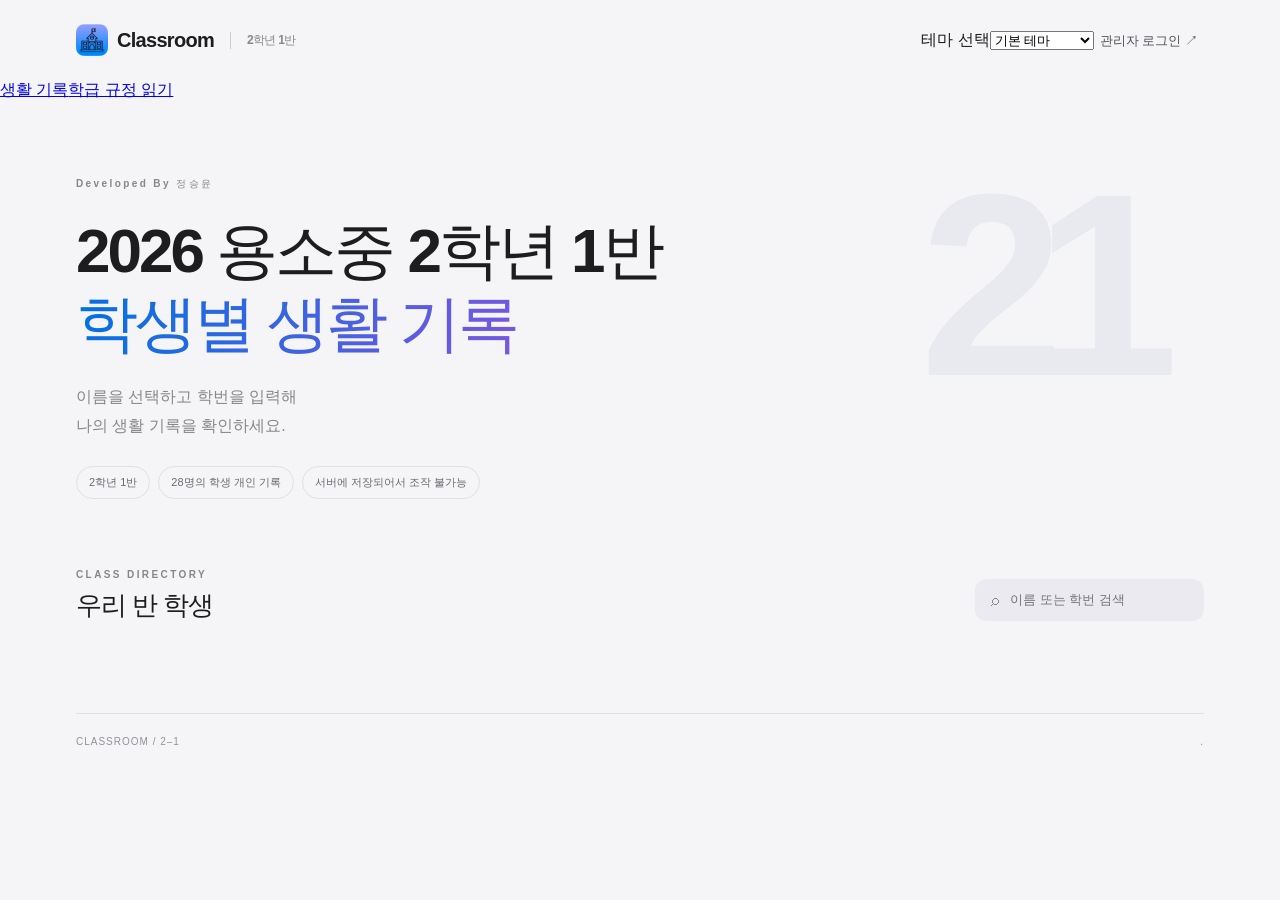
==== public/index.html @ 973bdeb5 "V1.3.0 (앱 아이콘 추)" ====
<!doctype html>
<html lang="ko"><head><meta charset="UTF-8"><meta name="viewport" content="width=device-width,initial-scale=1"><title>Classroom · 2학년 1반</title><meta name="robots" content="noindex,nofollow"><link rel="icon" href="assets/classroom-logo.png" type="image/png"><link rel="apple-touch-icon" href="assets/classroom-logo.png"><link rel="stylesheet" href="style.css"><link rel="stylesheet" href="rules.css"><script defer src="config.js"></script><link rel="stylesheet" href="theme.css"><script defer src="theme.js"></script><script defer src="app.js"></script></head>
<body><header><a class="brand" href="index.html"><img class="brand-logo" src="assets/classroom-logo.png" alt="" width="32" height="32">Classroom <span>2학년 1반</span></a><div class="header-actions"><label class="theme-control"><span class="sr-only">테마 선택</span><select id="theme-select" aria-label="테마 선택"><option value="default">기본 테마</option><option value="chiikawa">치이카와 초원</option></select></label><button id="admin">관리자 로그인 ↗</button></div></header><nav class="page-tabs" aria-label="メ인 메뉴"><a href="index.html" aria-current="page">생활 기록</a><a href="rules.html">학급 규정 읽기</a></nav><main><section class="hero"><div class="eyebrow">Developed By 정승윤</div><h1>2026 용소중 2학년 1반<br><span>학생별 생활 기록</span></h1><p>이름을 선택하고 학번을 입력해<br>나의 생활 기록을 확인하세요.</p><div class="pills"><span>2학년 1반</span><span>28명의 학생 개인 기록</span><span id="mode">서버에 저장되어서 조작 불가능</span></div></section><section class="directory"><div class="section-title"><div><div class="eyebrow">CLASS DIRECTORY</div><h2>우리 반 학생</h2></div><label class="search">⌕ <input id="search" placeholder="이름 또는 학번 검색" aria-label="학생 검색"></label></div><div id="students" class="grid"></div><p id="empty" hidden>검색 결과가 없습니다.</p></section><footer>CLASSROOM / 2–1 <span>.</span></footer></main><dialog id="modal"><button id="close" class="close" aria-label="닫기">×</button><div id="modal-content"></div></dialog><div id="toast" role="status"></div></body></html>
---- public/style.css ----
:root{font-family:-apple-system,BlinkMacSystemFont,"Apple SD Gothic Neo","Noto Sans KR",sans-serif;color:#1d1d1f;background:#f5f5f7;font-synthesis:none}*{box-sizing:border-box}body{margin:0}button,input{font:inherit}button{cursor:pointer;border:0}header{height:80px;max-width:1200px;margin:auto;display:flex;align-items:center;justify-content:space-between;padding:0 36px}.brand{font-weight:750;font-size:20px;text-decoration:none;color:inherit;letter-spacing:-.7px}.brand span{font-size:12px;color:#86868b;border-left:1px solid #ccc;margin-left:16px;padding-left:16px}header button{background:transparent;font-size:13px;color:#515158}main{max-width:1200px;margin:auto;padding:0 36px}.hero{padding:76px 0 70px;position:relative}.hero:after{content:'21';position:absolute;right:55px;top:35px;font-size:260px;font-weight:800;letter-spacing:-30px;color:#e8eaf0;z-index:-1}.eyebrow{font-size:10px;font-weight:750;letter-spacing:2.4px;color:#86868b}h1{font-size:clamp(36px,5vw,62px);line-height:1.18;letter-spacing:-3px;margin:23px 0}h1 span{background:linear-gradient(110deg,#0071e3,#7956df);color:transparent;background-clip:text}.hero p{color:#86868b;line-height:1.8;font-size:16px}.pills{display:flex;gap:8px;margin-top:25px}.pills span{padding:8px 12px;border:1px solid #dfdfe5;border-radius:30px;font-size:11px;color:#68686e}.section-title{display:flex;align-items:center;justify-content:space-between;margin-bottom:26px}h2{font-size:26px;letter-spacing:-1px;margin:8px 0}.search{display:flex;gap:9px;align-items:center;background:#eaeaf0;border-radius:12px;padding:12px 16px;color:#86868b}.search input{border:0;background:none;outline:none;width:180px;font-size:13px}.grid{display:grid;grid-template-columns:repeat(4,1fr);gap:14px}.student{background:white;border:1px solid #e9e9ee;padding:22px;border-radius:20px;display:flex;gap:14px;align-items:center;text-align:left;box-shadow:0 4px 15px #17172a03;transition:transform .2s,box-shadow .2s}.student:hover{transform:translateY(-4px);box-shadow:0 10px 28px #17172a0c}.avatar{width:45px;height:45px;display:grid;place-items:center;border-radius:15px;background:#edf3fc;color:#4678ae;font-size:14px;font-weight:700}.student:nth-child(3n) .avatar{background:#f0edfb;color:#8b73b9}.student:nth-child(3n + 2) .avatar{background:#eaf5f0;color:#568c79}.student strong{display:block;font-size:15px;margin-bottom:5px}.student small{color:#96969d;font-size:11px}.arrow{margin-left:auto;color:#b7b7c0}footer{display:flex;justify-content:space-between;margin:56px 0 30px;padding-top:22px;border-top:1px solid #dfdfe5;font-size:10px;letter-spacing:1px;color:#929299}dialog{border:1px solid #e8e8ed;border-radius:28px;padding:38px;width:480px;max-width:calc(100% - 28px);box-shadow:0 30px 100px #0002;color:#1d1d1f}dialog::backdrop{background:#14142a60;backdrop-filter:blur(9px)}.close{position:absolute;right:16px;top:14px;border-radius:50%;background:#f0f0f4;width:30px;height:30px;color:#85858a;font-size:23px}.modal-icon{font-size:26px;margin-bottom:20px}.muted{font-size:13px;color:#86868b;line-height:1.7}form label{display:block;font-size:12px;margin:22px 0 8px}input.field{width:100%;padding:14px;border:1px solid #d9d9e1;border-radius:12px;outline:none}input:focus-visible,button:focus-visible{outline:3px solid #0071e350;outline-offset:3px}.primary{background:#0071e3;color:white;border-radius:12px;width:100%;padding:14px;margin-top:16px;font-weight:600}.error{color:#c62828;min-height:16px;font-size:12px}.stats{display:flex;align-items:center;gap:25px;background:#f5f5f7;padding:22px;border-radius:20px;margin:24px 0}.ring{width:100px;height:100px;border:8px solid #dceaff;border-top-color:#0071e3;border-radius:50%;display:grid;place-content:center;text-align:center;flex-shrink:0}.ring b{font-size:32px;letter-spacing:-2px}.ring small{font-size:10px;color:#86868b}.bars{height:95px;display:flex;align-items:end;gap:10px;padding-bottom:22px;margin-top:25px}.bar{flex:1;background:#0071e3;border-radius:5px 5px 0 0;position:relative;min-height:3px}.bar span{position:absolute;top:calc(100% + 7px);font-size:9px;color:#86868b;width:100%;text-align:center}.history{max-height:180px;overflow:auto;margin:16px 0;padding:0;list-style:none}.history li{border-bottom:1px solid #eee;padding:12px 0;display:flex;justify-content:space-between;font-size:12px;gap:12px}.history time{color:#86868b;white-space:nowrap}.actions{display:flex;gap:10px}.actions button{padding:12px;border-radius:10px;background:#f0f0f4;flex:1}.actions .primary{background:#0071e3;margin:0;color:white}.admin-banner{padding:12px;background:#e8f1ff;border-radius:12px;color:#0071e3;font-size:12px;margin-top:16px}#toast{position:fixed;bottom:25px;left:50%;transform:translateX(-50%);padding:13px 23px;background:#25252bed;color:white;border-radius:13px;font-size:13px;opacity:0;pointer-events:none;transition:opacity .2s}#toast.visible{opacity:1}@media(max-width:850px){.grid{grid-template-columns:repeat(3,1fr)}.hero:after{right:20px;font-size:200px;top:75px}}@media(max-width:600px){header,main{padding-left:20px;padding-right:20px}.brand span{display:none}.hero{padding:50px 0}.hero:after{display:none}.grid{grid-template-columns:repeat(2,1fr);gap:10px}.student{padding:16px 12px;gap:9px;border-radius:16px}.avatar{width:34px;height:38px;font-size:11px}.student strong{font-size:13px}.section-title{align-items:start;gap:15px;flex-direction:column}.search{width:100%}.search input{width:100%}footer span{display:none}dialog{padding:32px 24px}.pills{gap:5px}.pills span{font-size:10px;padding:7px 9px}}@media(prefers-reduced-motion:reduce){*{transition:none!important}}
.sync-row{display:flex;align-items:center;justify-content:space-between;gap:12px;margin:18px 0}.quiet{background:#f0f0f4;border-radius:9px;padding:9px;font-size:11px;color:#0071e3;white-space:nowrap}button:disabled,input:disabled{opacity:.5;cursor:wait}

/* 제공된 학교 로고: 모든 테마 공통 */
.brand{display:inline-flex;align-items:center;gap:9px;flex-shrink:0}.brand-logo{display:block;width:32px;height:32px;object-fit:contain;flex-shrink:0}.brand span{margin-left:7px}@media(max-width:600px){.brand{font-size:17px;gap:7px}.brand-logo{width:28px;height:28px}}
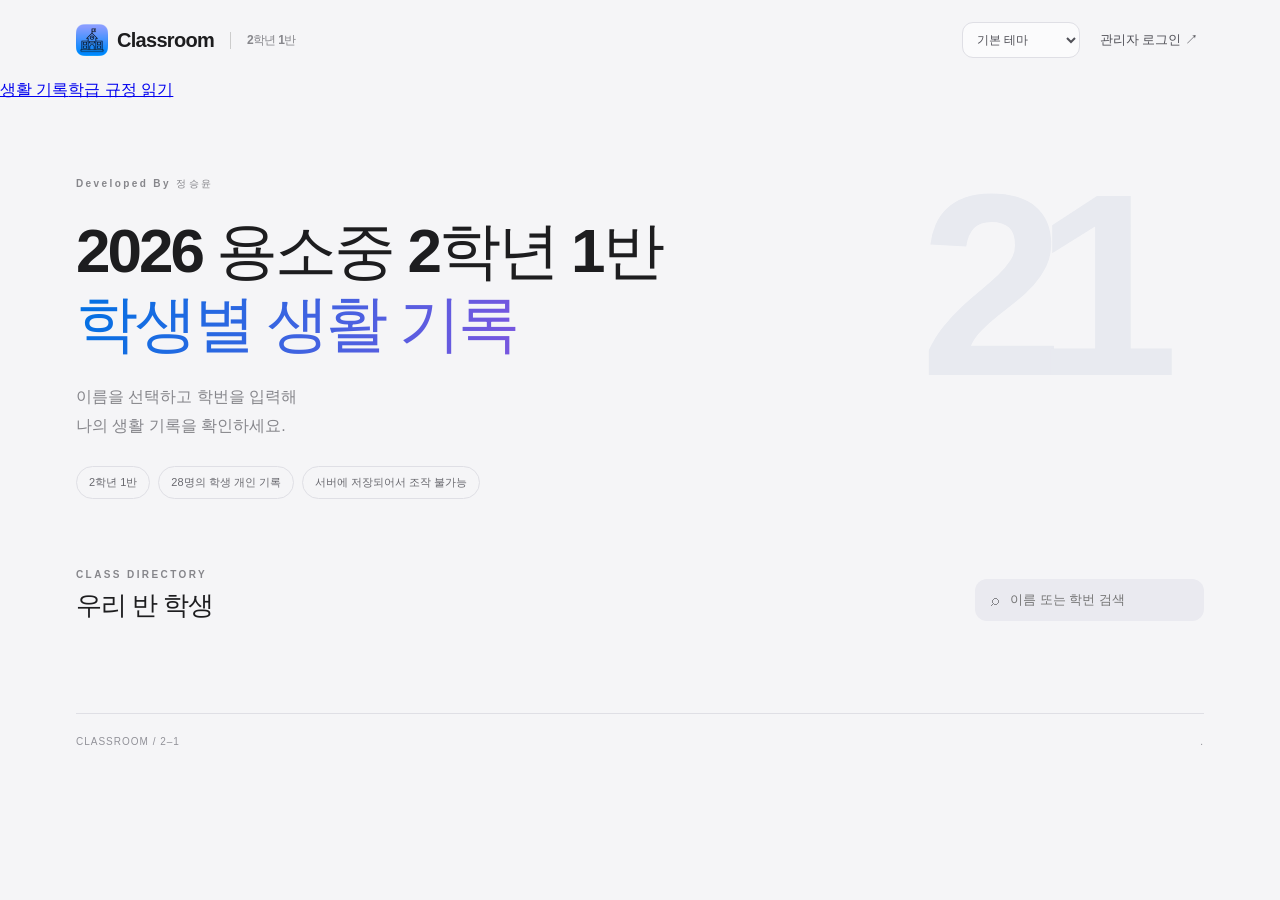
==== commit 9e3ad710: "V1.4.0 (짱구 테마 추가)" ====
--- a/public/index.html
+++ b/public/index.html
@@ -1,3 +1,3 @@
 <!doctype html>
 <html lang="ko"><head><meta charset="UTF-8"><meta name="viewport" content="width=device-width,initial-scale=1"><title>Classroom · 2학년 1반</title><meta name="robots" content="noindex,nofollow"><link rel="icon" href="assets/classroom-logo.png" type="image/png"><link rel="apple-touch-icon" href="assets/classroom-logo.png"><link rel="stylesheet" href="style.css"><link rel="stylesheet" href="rules.css"><script defer src="config.js"></script><link rel="stylesheet" href="theme.css"><script defer src="theme.js"></script><script defer src="app.js"></script></head>
-<body><header><a class="brand" href="index.html"><img class="brand-logo" src="assets/classroom-logo.png" alt="" width="32" height="32">Classroom <span>2학년 1반</span></a><div class="header-actions"><label class="theme-control"><span class="sr-only">테마 선택</span><select id="theme-select" aria-label="테마 선택"><option value="default">기본 테마</option><option value="chiikawa">치이카와 초원</option></select></label><button id="admin">관리자 로그인 ↗</button></div></header><nav class="page-tabs" aria-label="メ인 메뉴"><a href="index.html" aria-current="page">생활 기록</a><a href="rules.html">학급 규정 읽기</a></nav><main><section class="hero"><div class="eyebrow">Developed By 정승윤</div><h1>2026 용소중 2학년 1반<br><span>학생별 생활 기록</span></h1><p>이름을 선택하고 학번을 입력해<br>나의 생활 기록을 확인하세요.</p><div class="pills"><span>2학년 1반</span><span>28명의 학생 개인 기록</span><span id="mode">서버에 저장되어서 조작 불가능</span></div></section><section class="directory"><div class="section-title"><div><div class="eyebrow">CLASS DIRECTORY</div><h2>우리 반 학생</h2></div><label class="search">⌕ <input id="search" placeholder="이름 또는 학번 검색" aria-label="학생 검색"></label></div><div id="students" class="grid"></div><p id="empty" hidden>검색 결과가 없습니다.</p></section><footer>CLASSROOM / 2–1 <span>.</span></footer></main><dialog id="modal"><button id="close" class="close" aria-label="닫기">×</button><div id="modal-content"></div></dialog><div id="toast" role="status"></div></body></html>
+<body><header><a class="brand" href="index.html"><img class="brand-logo" src="assets/classroom-logo.png" alt="" width="32" height="32">Classroom <span>2학년 1반</span></a><div class="header-actions"><label class="theme-control"><span class="sr-only">테마 선택</span><select id="theme-select" aria-label="테마 선택"><option value="default">기본 테마</option><option value="chiikawa">치이카와 초원</option><option value="shinchan">짱구 언덕</option></select></label><button id="admin">관리자 로그인 ↗</button></div></header><nav class="page-tabs" aria-label="メ인 메뉴"><a href="index.html" aria-current="page">생활 기록</a><a href="rules.html">학급 규정 읽기</a></nav><main><section class="hero"><div class="eyebrow">Developed By 정승윤</div><h1>2026 용소중 2학년 1반<br><span>학생별 생활 기록</span></h1><p>이름을 선택하고 학번을 입력해<br>나의 생활 기록을 확인하세요.</p><div class="pills"><span>2학년 1반</span><span>28명의 학생 개인 기록</span><span id="mode">서버에 저장되어서 조작 불가능</span></div></section><section class="directory"><div class="section-title"><div><div class="eyebrow">CLASS DIRECTORY</div><h2>우리 반 학생</h2></div><label class="search">⌕ <input id="search" placeholder="이름 또는 학번 검색" aria-label="학생 검색"></label></div><div id="students" class="grid"></div><p id="empty" hidden>검색 결과가 없습니다.</p></section><footer>CLASSROOM / 2–1 <span>.</span></footer></main><dialog id="modal"><button id="close" class="close" aria-label="닫기">×</button><div id="modal-content"></div></dialog><div id="toast" role="status"></div></body></html>
--- a/public/theme.css
+++ b/public/theme.css
@@ -0,0 +1,4 @@
+.header-actions{display:flex;align-items:center;gap:14px}.theme-control{display:flex;align-items:center}.theme-control select{font:inherit;font-size:12px;color:#515158;background:#ffffffa6;border:1px solid #dfdfe5;border-radius:11px;padding:9px 10px;max-width:142px;cursor:pointer}.theme-control select:focus-visible{outline:3px solid #0071e350;outline-offset:3px}.sr-only{position:absolute;width:1px;height:1px;padding:0;margin:-1px;overflow:hidden;clip:rect(0,0,0,0);white-space:nowrap;border:0}.avatar{flex-shrink:0;position:relative}.avatar-character{display:none;position:absolute;inset:0}.avatar-character svg{display:block;width:100%;height:100%;overflow:hidden}html:is([data-theme="chiikawa"],[data-theme="shinchan"]){background:#b6d8b4}html:is([data-theme="chiikawa"],[data-theme="shinchan"]) body{isolation:isolate;background:transparent;min-height:100vh}html:is([data-theme="chiikawa"],[data-theme="shinchan"]) body::before{content:"";position:fixed;inset:0;z-index:-1;pointer-events:none;background:linear-gradient(#ffffff15,#ffffff35),url('assets/chiikawa-background.png') center center / cover no-repeat}html:is([data-theme="chiikawa"],[data-theme="shinchan"]) header{background:#fffffff0;border-radius:0 0 22px 22px;box-shadow:0 4px 22px #396a4310}html:is([data-theme="chiikawa"],[data-theme="shinchan"]) .page-tabs{background:#eff6e8e6;border-color:#ffffffb3;backdrop-filter:blur(12px)}html:is([data-theme="chiikawa"],[data-theme="shinchan"]) .page-tabs a[aria-current="page"]{color:#376848}html:is([data-theme="chiikawa"],[data-theme="shinchan"]) .hero,html:is([data-theme="chiikawa"],[data-theme="shinchan"]) .rules-hero{margin-top:28px;padding:36px;border:1px solid #ffffffc4;border-radius:28px;background:linear-gradient(120deg,#ffffffee,#ffffffb8);box-shadow:0 12px 35px #385d3c0a;backdrop-filter:blur(6px)}html:is([data-theme="chiikawa"],[data-theme="shinchan"]) .hero:after{display:none}html:is([data-theme="chiikawa"],[data-theme="shinchan"]) h1 span{background:linear-gradient(110deg,#3b7950,#799b44);background-clip:text}html:is([data-theme="chiikawa"],[data-theme="shinchan"]) .eyebrow{color:#647960}html:is([data-theme="chiikawa"],[data-theme="shinchan"]) .hero p,html:is([data-theme="chiikawa"],[data-theme="shinchan"]) .rules-hero p{color:#5e6b5a}html:is([data-theme="chiikawa"],[data-theme="shinchan"]) .pills{flex-wrap:wrap}html:is([data-theme="chiikawa"],[data-theme="shinchan"]) .pills span{color:#4b6548;background:#ffffffe0;border-color:#d6e3ca}html:is([data-theme="chiikawa"],[data-theme="shinchan"]) .directory{background:#ffffffdb;border:1px solid #ffffffc4;padding:26px;border-radius:28px;margin-top:24px;backdrop-filter:blur(8px)}html:is([data-theme="chiikawa"],[data-theme="shinchan"]) .student{background:#fffffff5;border-color:#d8e6d0;box-shadow:0 4px 15px #35593b06}html:is([data-theme="chiikawa"],[data-theme="shinchan"]) .student:hover{box-shadow:0 10px 22px #35593b16}html:is([data-theme="chiikawa"],[data-theme="shinchan"]) .student .avatar{width:53px;height:65px;background:transparent!important;border-radius:0}html:is([data-theme="chiikawa"],[data-theme="shinchan"]) .avatar-number{display:none}html:is([data-theme="chiikawa"],[data-theme="shinchan"]) .avatar-character{display:block;width:100%;height:100%;mix-blend-mode:multiply}html:is([data-theme="chiikawa"],[data-theme="shinchan"]) .search{background:#ebf1e7}html:is([data-theme="chiikawa"],[data-theme="shinchan"]) footer{padding:19px;background:#ffffffe8;border:1px solid #ffffffb3;border-radius:15px;color:#647960}html:is([data-theme="chiikawa"],[data-theme="shinchan"]) .document-card{margin-top:22px;background:#fffffff0;border-color:#ffffffc4;backdrop-filter:blur(8px)}html:is([data-theme="chiikawa"],[data-theme="shinchan"]) .document-preview{background:#eaf2e6}html:is([data-theme="chiikawa"],[data-theme="shinchan"]) .document-meta{color:#3f7650}html:is([data-theme="chiikawa"],[data-theme="shinchan"]) .rules-help{background:#ffffffdf;border-radius:14px;padding:16px;color:#5a6d53}html:is([data-theme="chiikawa"],[data-theme="shinchan"]) .primary,html:is([data-theme="chiikawa"],[data-theme="shinchan"]) .actions .primary,html:is([data-theme="chiikawa"],[data-theme="shinchan"]) .document-actions .read-document{background:#4b8059}html:is([data-theme="chiikawa"],[data-theme="shinchan"]) .document-actions a,html:is([data-theme="chiikawa"],[data-theme="shinchan"]) .quiet{color:#3a6d48;background:#eaf2e6}html:is([data-theme="chiikawa"],[data-theme="shinchan"]) .document-actions .read-document{color:white}@media(min-width:851px){html:is([data-theme="chiikawa"],[data-theme="shinchan"]) .grid{grid-template-columns:repeat(3,minmax(0,1fr))}}@media(max-width:600px){.header-actions{gap:8px}.theme-control select{font-size:11px;padding:8px 5px;max-width:105px}header .header-actions #admin{font-size:11px;padding:5px 0}.rules-header-link{display:none}html:is([data-theme="chiikawa"],[data-theme="shinchan"]) .hero,html:is([data-theme="chiikawa"],[data-theme="shinchan"]) .rules-hero{padding:26px 22px;margin-top:20px;border-radius:22px}html:is([data-theme="chiikawa"],[data-theme="shinchan"]) .hero h1{font-size:32px;letter-spacing:-1.7px}html:is([data-theme="chiikawa"],[data-theme="shinchan"]) .directory{padding:16px 12px;border-radius:22px}html:is([data-theme="chiikawa"],[data-theme="shinchan"]) .student{padding:12px 8px;gap:6px;min-width:0}html:is([data-theme="chiikawa"],[data-theme="shinchan"]) .student .avatar{width:38px;height:52px}html:is([data-theme="chiikawa"],[data-theme="shinchan"]) .student .arrow{display:none}html:is([data-theme="chiikawa"],[data-theme="shinchan"]) .student strong{font-size:12px}html:is([data-theme="chiikawa"],[data-theme="shinchan"]) .student small{font-size:9px;letter-spacing:-.25px}html:is([data-theme="chiikawa"],[data-theme="shinchan"]) .grid{gap:8px}}
+
+/* 짱구 언덕 테마 */
+html[data-theme="shinchan"]{background:#8bcaff}html[data-theme="shinchan"] body::before{background-image:linear-gradient(#ffffff12,#ffffff28),url("assets/shinchan-background.png")}html[data-theme="shinchan"] h1 span{background-image:linear-gradient(110deg,#277cb9,#469746)}html[data-theme="shinchan"] .student .avatar{width:58px;height:68px}html[data-theme="shinchan"] .avatar-character{mix-blend-mode:normal}@media(max-width:600px){html[data-theme="shinchan"] .student .avatar{width:40px;height:52px}}
